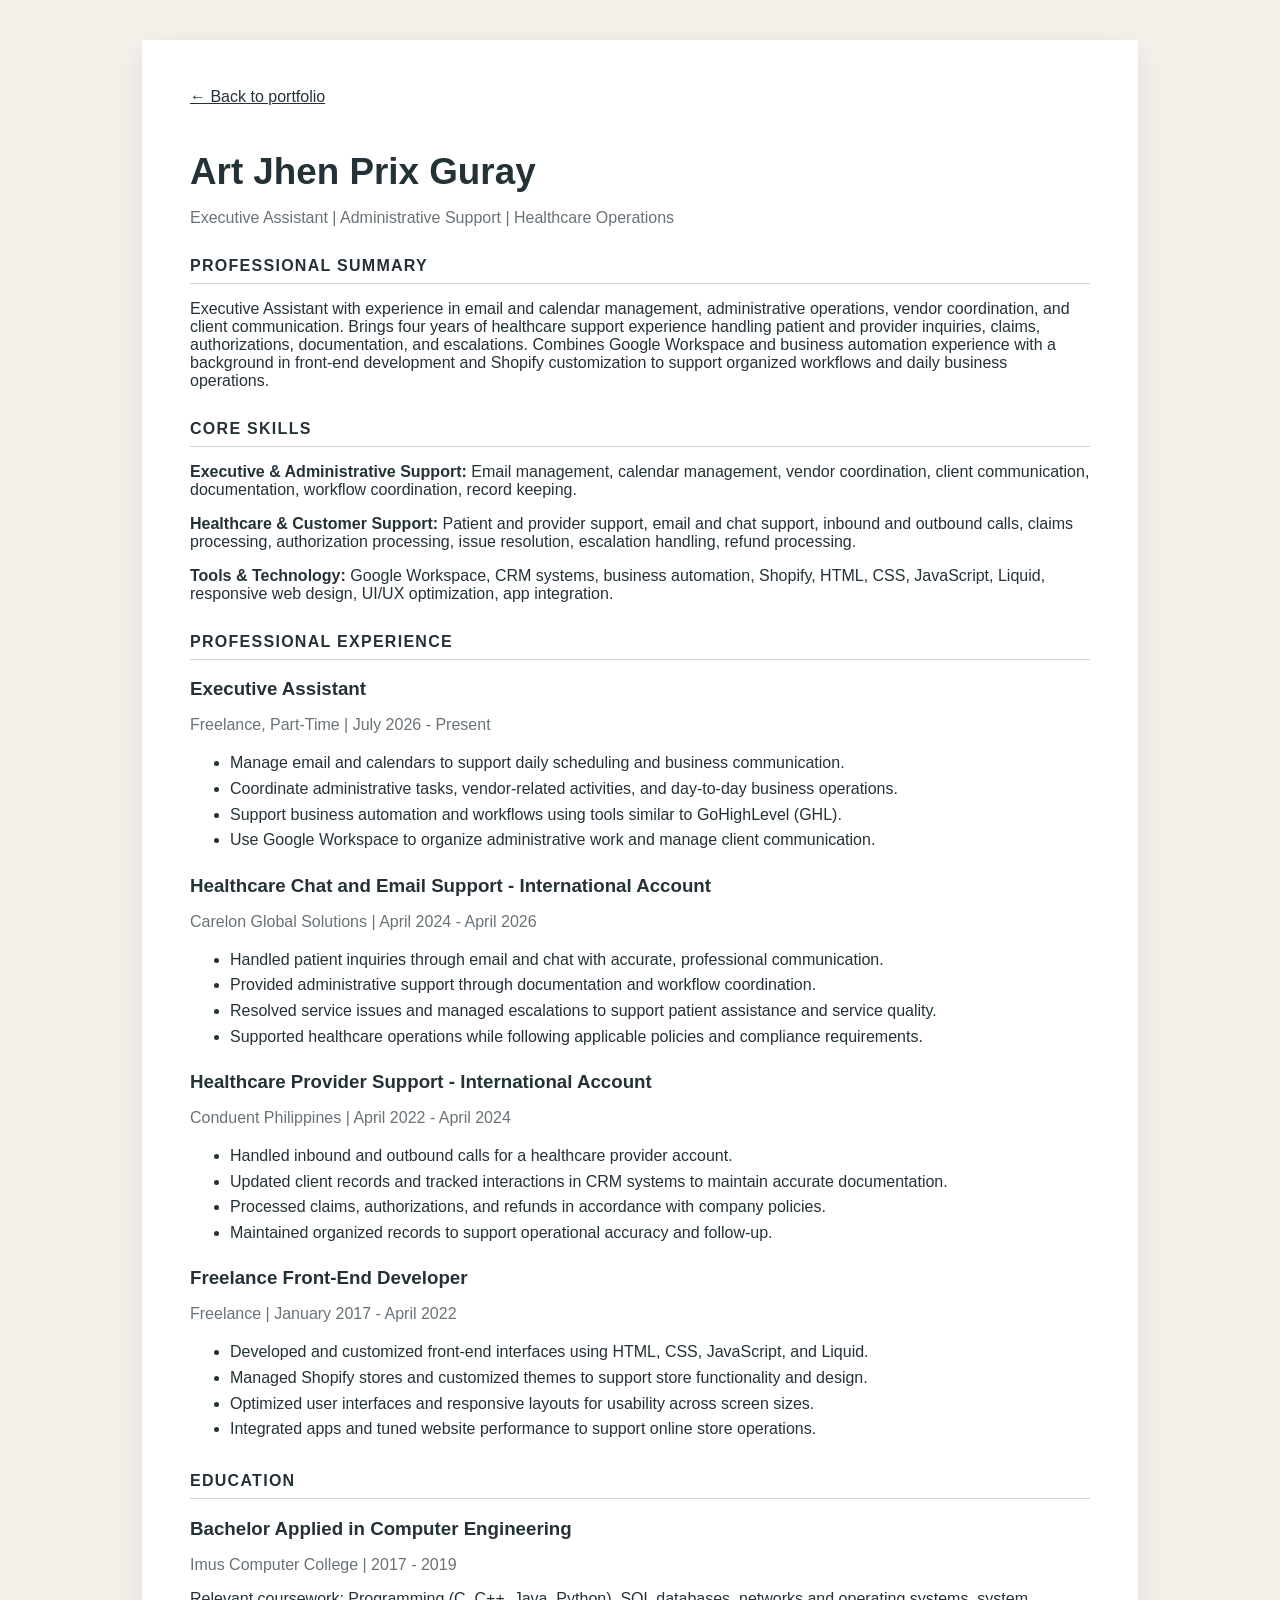
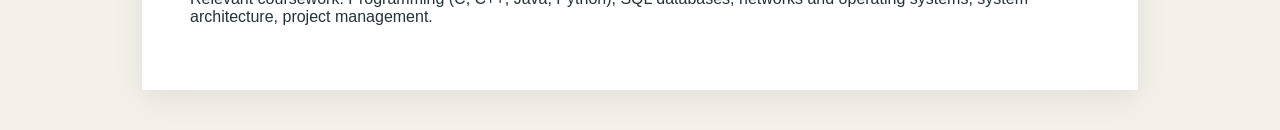
==== resume.html @ 3305b893 "Add resume page" ====
<!doctype html><html lang="en"><head><meta charset="utf-8"><meta name="viewport" content="width=device-width,initial-scale=1"><title>Resume | Art Jhen Prix Guray</title><style>body{font-family:Arial,sans-serif;margin:0;background:#f4f1ea;color:#243238}.wrap{max-width:900px;margin:40px auto;background:white;padding:48px;box-shadow:0 8px 30px rgba(0,0,0,.08)}h1{font-size:2.3rem;margin-bottom:4px}h2{border-bottom:1px solid #cfd4d1;padding-bottom:8px;margin-top:30px;font-size:1rem;letter-spacing:.08em;text-transform:uppercase}h3{margin-bottom:4px}.meta{color:#697277}.job{margin-bottom:22px}ul{line-height:1.6}.back{display:inline-block;margin-bottom:20px;color:#243238}@media(max-width:700px){.wrap{margin:0;padding:28px}}</style></head><body><main class="wrap"><a class="back" href="index.html">← Back to portfolio</a><h1>Art Jhen Prix Guray</h1><p class="meta">Executive Assistant | Administrative Support | Healthcare Operations</p><h2>Professional Summary</h2><p>Executive Assistant with experience in email and calendar management, administrative operations, vendor coordination, and client communication. Brings four years of healthcare support experience handling patient and provider inquiries, claims, authorizations, documentation, and escalations. Combines Google Workspace and business automation experience with a background in front-end development and Shopify customization to support organized workflows and daily business operations.</p><h2>Core Skills</h2><p><strong>Executive & Administrative Support:</strong> Email management, calendar management, vendor coordination, client communication, documentation, workflow coordination, record keeping.</p><p><strong>Healthcare & Customer Support:</strong> Patient and provider support, email and chat support, inbound and outbound calls, claims processing, authorization processing, issue resolution, escalation handling, refund processing.</p><p><strong>Tools & Technology:</strong> Google Workspace, CRM systems, business automation, Shopify, HTML, CSS, JavaScript, Liquid, responsive web design, UI/UX optimization, app integration.</p><h2>Professional Experience</h2><section class="job"><h3>Executive Assistant</h3><p class="meta">Freelance, Part-Time | July 2026 - Present</p><ul><li>Manage email and calendars to support daily scheduling and business communication.</li><li>Coordinate administrative tasks, vendor-related activities, and day-to-day business operations.</li><li>Support business automation and workflows using tools similar to GoHighLevel (GHL).</li><li>Use Google Workspace to organize administrative work and manage client communication.</li></ul></section><section class="job"><h3>Healthcare Chat and Email Support - International Account</h3><p class="meta">Carelon Global Solutions | April 2024 - April 2026</p><ul><li>Handled patient inquiries through email and chat with accurate, professional communication.</li><li>Provided administrative support through documentation and workflow coordination.</li><li>Resolved service issues and managed escalations to support patient assistance and service quality.</li><li>Supported healthcare operations while following applicable policies and compliance requirements.</li></ul></section><section class="job"><h3>Healthcare Provider Support - International Account</h3><p class="meta">Conduent Philippines | April 2022 - April 2024</p><ul><li>Handled inbound and outbound calls for a healthcare provider account.</li><li>Updated client records and tracked interactions in CRM systems to maintain accurate documentation.</li><li>Processed claims, authorizations, and refunds in accordance with company policies.</li><li>Maintained organized records to support operational accuracy and follow-up.</li></ul></section><section class="job"><h3>Freelance Front-End Developer</h3><p class="meta">Freelance | January 2017 - April 2022</p><ul><li>Developed and customized front-end interfaces using HTML, CSS, JavaScript, and Liquid.</li><li>Managed Shopify stores and customized themes to support store functionality and design.</li><li>Optimized user interfaces and responsive layouts for usability across screen sizes.</li><li>Integrated apps and tuned website performance to support online store operations.</li></ul></section><h2>Education</h2><h3>Bachelor Applied in Computer Engineering</h3><p class="meta">Imus Computer College | 2017 - 2019</p><p>Relevant coursework: Programming (C, C++, Java, Python), SQL databases, networks and operating systems, system architecture, project management.</p></main></body></html>
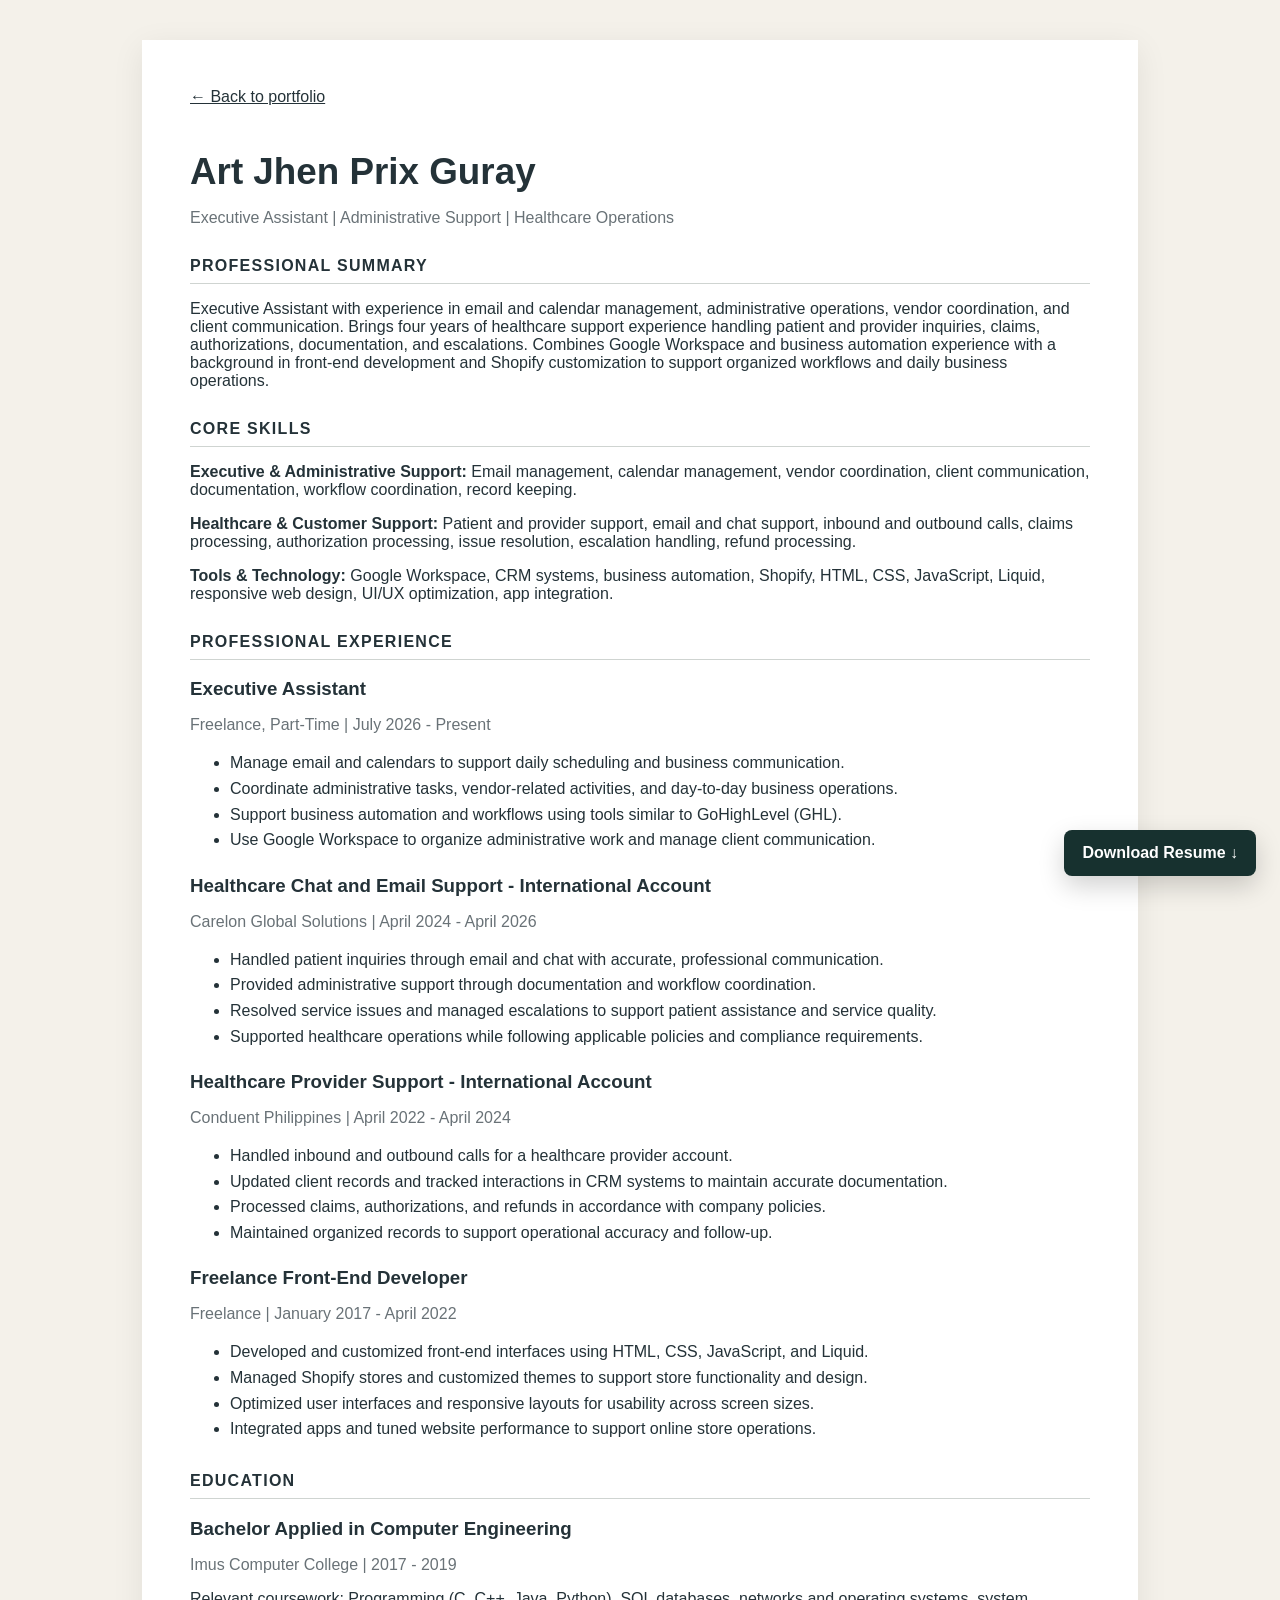
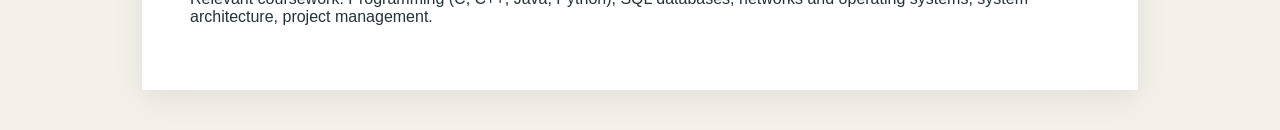
==== commit ce5d6196: "Add fixed resume download button" ====
--- a/resume.html
+++ b/resume.html
@@ -1 +1 @@
-<!doctype html><html lang="en"><head><meta charset="utf-8"><meta name="viewport" content="width=device-width,initial-scale=1"><title>Resume | Art Jhen Prix Guray</title><style>body{font-family:Arial,sans-serif;margin:0;background:#f4f1ea;color:#243238}.wrap{max-width:900px;margin:40px auto;background:white;padding:48px;box-shadow:0 8px 30px rgba(0,0,0,.08)}h1{font-size:2.3rem;margin-bottom:4px}h2{border-bottom:1px solid #cfd4d1;padding-bottom:8px;margin-top:30px;font-size:1rem;letter-spacing:.08em;text-transform:uppercase}h3{margin-bottom:4px}.meta{color:#697277}.job{margin-bottom:22px}ul{line-height:1.6}.back{display:inline-block;margin-bottom:20px;color:#243238}@media(max-width:700px){.wrap{margin:0;padding:28px}}</style></head><body><main class="wrap"><a class="back" href="index.html">← Back to portfolio</a><h1>Art Jhen Prix Guray</h1><p class="meta">Executive Assistant | Administrative Support | Healthcare Operations</p><h2>Professional Summary</h2><p>Executive Assistant with experience in email and calendar management, administrative operations, vendor coordination, and client communication. Brings four years of healthcare support experience handling patient and provider inquiries, claims, authorizations, documentation, and escalations. Combines Google Workspace and business automation experience with a background in front-end development and Shopify customization to support organized workflows and daily business operations.</p><h2>Core Skills</h2><p><strong>Executive & Administrative Support:</strong> Email management, calendar management, vendor coordination, client communication, documentation, workflow coordination, record keeping.</p><p><strong>Healthcare & Customer Support:</strong> Patient and provider support, email and chat support, inbound and outbound calls, claims processing, authorization processing, issue resolution, escalation handling, refund processing.</p><p><strong>Tools & Technology:</strong> Google Workspace, CRM systems, business automation, Shopify, HTML, CSS, JavaScript, Liquid, responsive web design, UI/UX optimization, app integration.</p><h2>Professional Experience</h2><section class="job"><h3>Executive Assistant</h3><p class="meta">Freelance, Part-Time | July 2026 - Present</p><ul><li>Manage email and calendars to support daily scheduling and business communication.</li><li>Coordinate administrative tasks, vendor-related activities, and day-to-day business operations.</li><li>Support business automation and workflows using tools similar to GoHighLevel (GHL).</li><li>Use Google Workspace to organize administrative work and manage client communication.</li></ul></section><section class="job"><h3>Healthcare Chat and Email Support - International Account</h3><p class="meta">Carelon Global Solutions | April 2024 - April 2026</p><ul><li>Handled patient inquiries through email and chat with accurate, professional communication.</li><li>Provided administrative support through documentation and workflow coordination.</li><li>Resolved service issues and managed escalations to support patient assistance and service quality.</li><li>Supported healthcare operations while following applicable policies and compliance requirements.</li></ul></section><section class="job"><h3>Healthcare Provider Support - International Account</h3><p class="meta">Conduent Philippines | April 2022 - April 2024</p><ul><li>Handled inbound and outbound calls for a healthcare provider account.</li><li>Updated client records and tracked interactions in CRM systems to maintain accurate documentation.</li><li>Processed claims, authorizations, and refunds in accordance with company policies.</li><li>Maintained organized records to support operational accuracy and follow-up.</li></ul></section><section class="job"><h3>Freelance Front-End Developer</h3><p class="meta">Freelance | January 2017 - April 2022</p><ul><li>Developed and customized front-end interfaces using HTML, CSS, JavaScript, and Liquid.</li><li>Managed Shopify stores and customized themes to support store functionality and design.</li><li>Optimized user interfaces and responsive layouts for usability across screen sizes.</li><li>Integrated apps and tuned website performance to support online store operations.</li></ul></section><h2>Education</h2><h3>Bachelor Applied in Computer Engineering</h3><p class="meta">Imus Computer College | 2017 - 2019</p><p>Relevant coursework: Programming (C, C++, Java, Python), SQL databases, networks and operating systems, system architecture, project management.</p></main></body></html>+<!doctype html><html lang="en"><head><meta charset="utf-8"><meta name="viewport" content="width=device-width,initial-scale=1"><title>Resume | Art Jhen Prix Guray</title><link rel="icon" type="image/svg+xml" href="favicon.svg"><style>body{font-family:Arial,sans-serif;margin:0;background:#f4f1ea;color:#243238}.wrap{max-width:900px;margin:40px auto;background:white;padding:48px;box-shadow:0 8px 30px rgba(0,0,0,.08)}h1{font-size:2.3rem;margin-bottom:4px}h2{border-bottom:1px solid #cfd4d1;padding-bottom:8px;margin-top:30px;font-size:1rem;letter-spacing:.08em;text-transform:uppercase}h3{margin-bottom:4px}.meta{color:#697277}.job{margin-bottom:22px}ul{line-height:1.6}.back{display:inline-block;margin-bottom:20px;color:#243238}.download-resume{position:fixed;right:24px;bottom:24px;z-index:50;display:inline-flex;align-items:center;gap:9px;background:#17312f;color:#fff;text-decoration:none;font-weight:700;padding:14px 18px;border-radius:8px;box-shadow:0 10px 26px rgba(0,0,0,.18);transition:transform .15s ease,box-shadow .15s ease}.download-resume:hover{transform:translateY(-2px);box-shadow:0 13px 30px rgba(0,0,0,.22)}@media(max-width:700px){.wrap{margin:0;padding:28px}.download-resume{right:14px;bottom:14px;padding:12px 15px;font-size:.92rem}}</style></head><body><a class="download-resume" href="Art-Jhen-Prix-Guray-Resume.pdf" download="Art-Jhen-Prix-Guray-Resume.pdf" aria-label="Download Art Jhen Prix Guray resume as PDF">Download Resume ↓</a><main class="wrap"><a class="back" href="index.html">← Back to portfolio</a><h1>Art Jhen Prix Guray</h1><p class="meta">Executive Assistant | Administrative Support | Healthcare Operations</p><h2>Professional Summary</h2><p>Executive Assistant with experience in email and calendar management, administrative operations, vendor coordination, and client communication. Brings four years of healthcare support experience handling patient and provider inquiries, claims, authorizations, documentation, and escalations. Combines Google Workspace and business automation experience with a background in front-end development and Shopify customization to support organized workflows and daily business operations.</p><h2>Core Skills</h2><p><strong>Executive & Administrative Support:</strong> Email management, calendar management, vendor coordination, client communication, documentation, workflow coordination, record keeping.</p><p><strong>Healthcare & Customer Support:</strong> Patient and provider support, email and chat support, inbound and outbound calls, claims processing, authorization processing, issue resolution, escalation handling, refund processing.</p><p><strong>Tools & Technology:</strong> Google Workspace, CRM systems, business automation, Shopify, HTML, CSS, JavaScript, Liquid, responsive web design, UI/UX optimization, app integration.</p><h2>Professional Experience</h2><section class="job"><h3>Executive Assistant</h3><p class="meta">Freelance, Part-Time | July 2026 - Present</p><ul><li>Manage email and calendars to support daily scheduling and business communication.</li><li>Coordinate administrative tasks, vendor-related activities, and day-to-day business operations.</li><li>Support business automation and workflows using tools similar to GoHighLevel (GHL).</li><li>Use Google Workspace to organize administrative work and manage client communication.</li></ul></section><section class="job"><h3>Healthcare Chat and Email Support - International Account</h3><p class="meta">Carelon Global Solutions | April 2024 - April 2026</p><ul><li>Handled patient inquiries through email and chat with accurate, professional communication.</li><li>Provided administrative support through documentation and workflow coordination.</li><li>Resolved service issues and managed escalations to support patient assistance and service quality.</li><li>Supported healthcare operations while following applicable policies and compliance requirements.</li></ul></section><section class="job"><h3>Healthcare Provider Support - International Account</h3><p class="meta">Conduent Philippines | April 2022 - April 2024</p><ul><li>Handled inbound and outbound calls for a healthcare provider account.</li><li>Updated client records and tracked interactions in CRM systems to maintain accurate documentation.</li><li>Processed claims, authorizations, and refunds in accordance with company policies.</li><li>Maintained organized records to support operational accuracy and follow-up.</li></ul></section><section class="job"><h3>Freelance Front-End Developer</h3><p class="meta">Freelance | January 2017 - April 2022</p><ul><li>Developed and customized front-end interfaces using HTML, CSS, JavaScript, and Liquid.</li><li>Managed Shopify stores and customized themes to support store functionality and design.</li><li>Optimized user interfaces and responsive layouts for usability across screen sizes.</li><li>Integrated apps and tuned website performance to support online store operations.</li></ul></section><h2>Education</h2><h3>Bachelor Applied in Computer Engineering</h3><p class="meta">Imus Computer College | 2017 - 2019</p><p>Relevant coursework: Programming (C, C++, Java, Python), SQL databases, networks and operating systems, system architecture, project management.</p></main></body></html>
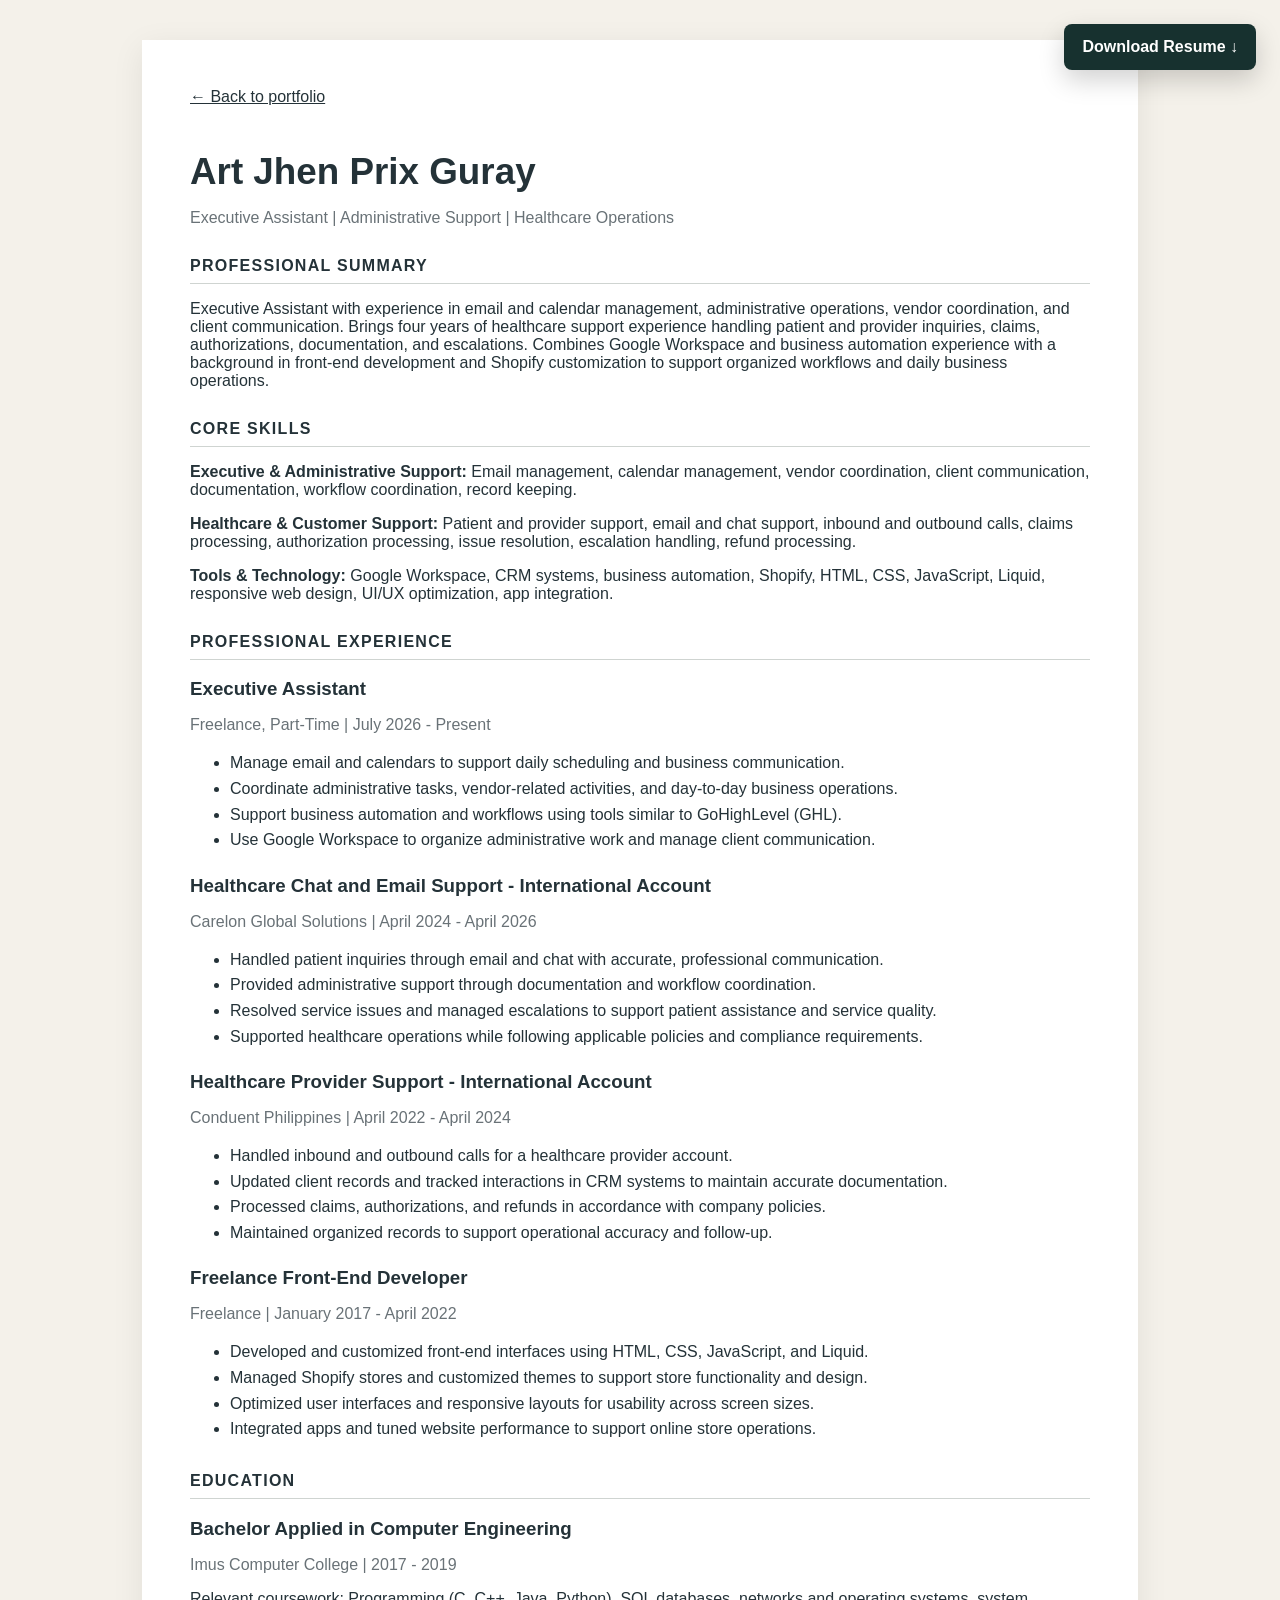
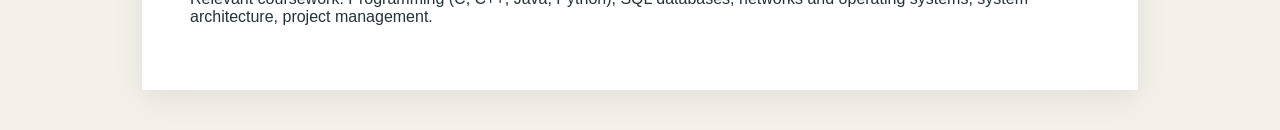
==== commit ca172fe4: "Move fixed resume download button to top right" ====
--- a/resume.html
+++ b/resume.html
@@ -1 +1 @@
-<!doctype html><html lang="en"><head><meta charset="utf-8"><meta name="viewport" content="width=device-width,initial-scale=1"><title>Resume | Art Jhen Prix Guray</title><link rel="icon" type="image/svg+xml" href="favicon.svg"><style>body{font-family:Arial,sans-serif;margin:0;background:#f4f1ea;color:#243238}.wrap{max-width:900px;margin:40px auto;background:white;padding:48px;box-shadow:0 8px 30px rgba(0,0,0,.08)}h1{font-size:2.3rem;margin-bottom:4px}h2{border-bottom:1px solid #cfd4d1;padding-bottom:8px;margin-top:30px;font-size:1rem;letter-spacing:.08em;text-transform:uppercase}h3{margin-bottom:4px}.meta{color:#697277}.job{margin-bottom:22px}ul{line-height:1.6}.back{display:inline-block;margin-bottom:20px;color:#243238}.download-resume{position:fixed;right:24px;bottom:24px;z-index:50;display:inline-flex;align-items:center;gap:9px;background:#17312f;color:#fff;text-decoration:none;font-weight:700;padding:14px 18px;border-radius:8px;box-shadow:0 10px 26px rgba(0,0,0,.18);transition:transform .15s ease,box-shadow .15s ease}.download-resume:hover{transform:translateY(-2px);box-shadow:0 13px 30px rgba(0,0,0,.22)}@media(max-width:700px){.wrap{margin:0;padding:28px}.download-resume{right:14px;bottom:14px;padding:12px 15px;font-size:.92rem}}</style></head><body><a class="download-resume" href="Art-Jhen-Prix-Guray-Resume.pdf" download="Art-Jhen-Prix-Guray-Resume.pdf" aria-label="Download Art Jhen Prix Guray resume as PDF">Download Resume ↓</a><main class="wrap"><a class="back" href="index.html">← Back to portfolio</a><h1>Art Jhen Prix Guray</h1><p class="meta">Executive Assistant | Administrative Support | Healthcare Operations</p><h2>Professional Summary</h2><p>Executive Assistant with experience in email and calendar management, administrative operations, vendor coordination, and client communication. Brings four years of healthcare support experience handling patient and provider inquiries, claims, authorizations, documentation, and escalations. Combines Google Workspace and business automation experience with a background in front-end development and Shopify customization to support organized workflows and daily business operations.</p><h2>Core Skills</h2><p><strong>Executive & Administrative Support:</strong> Email management, calendar management, vendor coordination, client communication, documentation, workflow coordination, record keeping.</p><p><strong>Healthcare & Customer Support:</strong> Patient and provider support, email and chat support, inbound and outbound calls, claims processing, authorization processing, issue resolution, escalation handling, refund processing.</p><p><strong>Tools & Technology:</strong> Google Workspace, CRM systems, business automation, Shopify, HTML, CSS, JavaScript, Liquid, responsive web design, UI/UX optimization, app integration.</p><h2>Professional Experience</h2><section class="job"><h3>Executive Assistant</h3><p class="meta">Freelance, Part-Time | July 2026 - Present</p><ul><li>Manage email and calendars to support daily scheduling and business communication.</li><li>Coordinate administrative tasks, vendor-related activities, and day-to-day business operations.</li><li>Support business automation and workflows using tools similar to GoHighLevel (GHL).</li><li>Use Google Workspace to organize administrative work and manage client communication.</li></ul></section><section class="job"><h3>Healthcare Chat and Email Support - International Account</h3><p class="meta">Carelon Global Solutions | April 2024 - April 2026</p><ul><li>Handled patient inquiries through email and chat with accurate, professional communication.</li><li>Provided administrative support through documentation and workflow coordination.</li><li>Resolved service issues and managed escalations to support patient assistance and service quality.</li><li>Supported healthcare operations while following applicable policies and compliance requirements.</li></ul></section><section class="job"><h3>Healthcare Provider Support - International Account</h3><p class="meta">Conduent Philippines | April 2022 - April 2024</p><ul><li>Handled inbound and outbound calls for a healthcare provider account.</li><li>Updated client records and tracked interactions in CRM systems to maintain accurate documentation.</li><li>Processed claims, authorizations, and refunds in accordance with company policies.</li><li>Maintained organized records to support operational accuracy and follow-up.</li></ul></section><section class="job"><h3>Freelance Front-End Developer</h3><p class="meta">Freelance | January 2017 - April 2022</p><ul><li>Developed and customized front-end interfaces using HTML, CSS, JavaScript, and Liquid.</li><li>Managed Shopify stores and customized themes to support store functionality and design.</li><li>Optimized user interfaces and responsive layouts for usability across screen sizes.</li><li>Integrated apps and tuned website performance to support online store operations.</li></ul></section><h2>Education</h2><h3>Bachelor Applied in Computer Engineering</h3><p class="meta">Imus Computer College | 2017 - 2019</p><p>Relevant coursework: Programming (C, C++, Java, Python), SQL databases, networks and operating systems, system architecture, project management.</p></main></body></html>+<!doctype html><html lang="en"><head><meta charset="utf-8"><meta name="viewport" content="width=device-width,initial-scale=1"><title>Resume | Art Jhen Prix Guray</title><link rel="icon" type="image/svg+xml" href="favicon.svg"><style>body{font-family:Arial,sans-serif;margin:0;background:#f4f1ea;color:#243238}.wrap{max-width:900px;margin:40px auto;background:white;padding:48px;box-shadow:0 8px 30px rgba(0,0,0,.08)}h1{font-size:2.3rem;margin-bottom:4px}h2{border-bottom:1px solid #cfd4d1;padding-bottom:8px;margin-top:30px;font-size:1rem;letter-spacing:.08em;text-transform:uppercase}h3{margin-bottom:4px}.meta{color:#697277}.job{margin-bottom:22px}ul{line-height:1.6}.back{display:inline-block;margin-bottom:20px;color:#243238}.download-resume{position:fixed;right:24px;top:24px;z-index:50;display:inline-flex;align-items:center;gap:9px;background:#17312f;color:#fff;text-decoration:none;font-weight:700;padding:14px 18px;border-radius:8px;box-shadow:0 10px 26px rgba(0,0,0,.18);transition:transform .15s ease,box-shadow .15s ease}.download-resume:hover{transform:translateY(-2px);box-shadow:0 13px 30px rgba(0,0,0,.22)}@media(max-width:700px){.wrap{margin:0;padding:28px}.download-resume{right:14px;top:14px;padding:12px 15px;font-size:.92rem}}</style></head><body><a class="download-resume" href="Art-Jhen-Prix-Guray-Resume.pdf" download="Art-Jhen-Prix-Guray-Resume.pdf" aria-label="Download Art Jhen Prix Guray resume as PDF">Download Resume ↓</a><main class="wrap"><a class="back" href="index.html">← Back to portfolio</a><h1>Art Jhen Prix Guray</h1><p class="meta">Executive Assistant | Administrative Support | Healthcare Operations</p><h2>Professional Summary</h2><p>Executive Assistant with experience in email and calendar management, administrative operations, vendor coordination, and client communication. Brings four years of healthcare support experience handling patient and provider inquiries, claims, authorizations, documentation, and escalations. Combines Google Workspace and business automation experience with a background in front-end development and Shopify customization to support organized workflows and daily business operations.</p><h2>Core Skills</h2><p><strong>Executive & Administrative Support:</strong> Email management, calendar management, vendor coordination, client communication, documentation, workflow coordination, record keeping.</p><p><strong>Healthcare & Customer Support:</strong> Patient and provider support, email and chat support, inbound and outbound calls, claims processing, authorization processing, issue resolution, escalation handling, refund processing.</p><p><strong>Tools & Technology:</strong> Google Workspace, CRM systems, business automation, Shopify, HTML, CSS, JavaScript, Liquid, responsive web design, UI/UX optimization, app integration.</p><h2>Professional Experience</h2><section class="job"><h3>Executive Assistant</h3><p class="meta">Freelance, Part-Time | July 2026 - Present</p><ul><li>Manage email and calendars to support daily scheduling and business communication.</li><li>Coordinate administrative tasks, vendor-related activities, and day-to-day business operations.</li><li>Support business automation and workflows using tools similar to GoHighLevel (GHL).</li><li>Use Google Workspace to organize administrative work and manage client communication.</li></ul></section><section class="job"><h3>Healthcare Chat and Email Support - International Account</h3><p class="meta">Carelon Global Solutions | April 2024 - April 2026</p><ul><li>Handled patient inquiries through email and chat with accurate, professional communication.</li><li>Provided administrative support through documentation and workflow coordination.</li><li>Resolved service issues and managed escalations to support patient assistance and service quality.</li><li>Supported healthcare operations while following applicable policies and compliance requirements.</li></ul></section><section class="job"><h3>Healthcare Provider Support - International Account</h3><p class="meta">Conduent Philippines | April 2022 - April 2024</p><ul><li>Handled inbound and outbound calls for a healthcare provider account.</li><li>Updated client records and tracked interactions in CRM systems to maintain accurate documentation.</li><li>Processed claims, authorizations, and refunds in accordance with company policies.</li><li>Maintained organized records to support operational accuracy and follow-up.</li></ul></section><section class="job"><h3>Freelance Front-End Developer</h3><p class="meta">Freelance | January 2017 - April 2022</p><ul><li>Developed and customized front-end interfaces using HTML, CSS, JavaScript, and Liquid.</li><li>Managed Shopify stores and customized themes to support store functionality and design.</li><li>Optimized user interfaces and responsive layouts for usability across screen sizes.</li><li>Integrated apps and tuned website performance to support online store operations.</li></ul></section><h2>Education</h2><h3>Bachelor Applied in Computer Engineering</h3><p class="meta">Imus Computer College | 2017 - 2019</p><p>Relevant coursework: Programming (C, C++, Java, Python), SQL databases, networks and operating systems, system architecture, project management.</p></main></body></html>
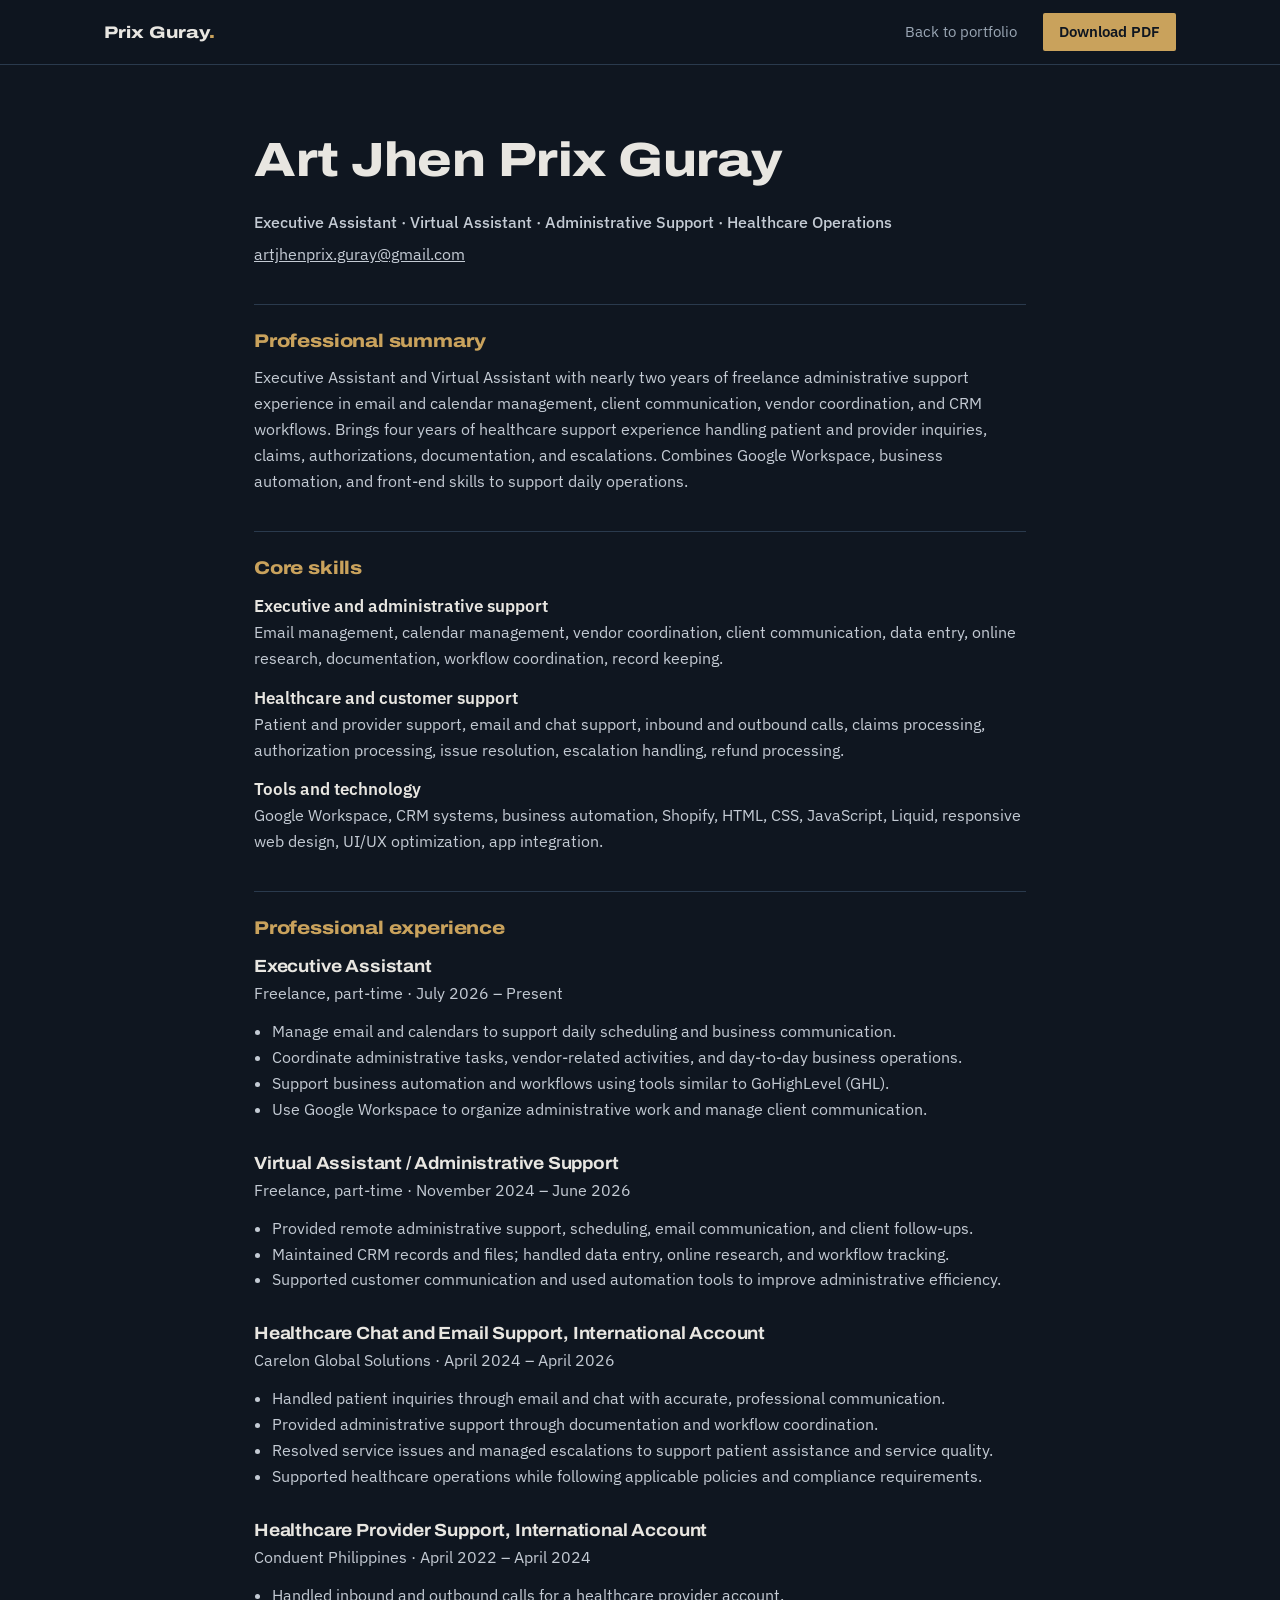
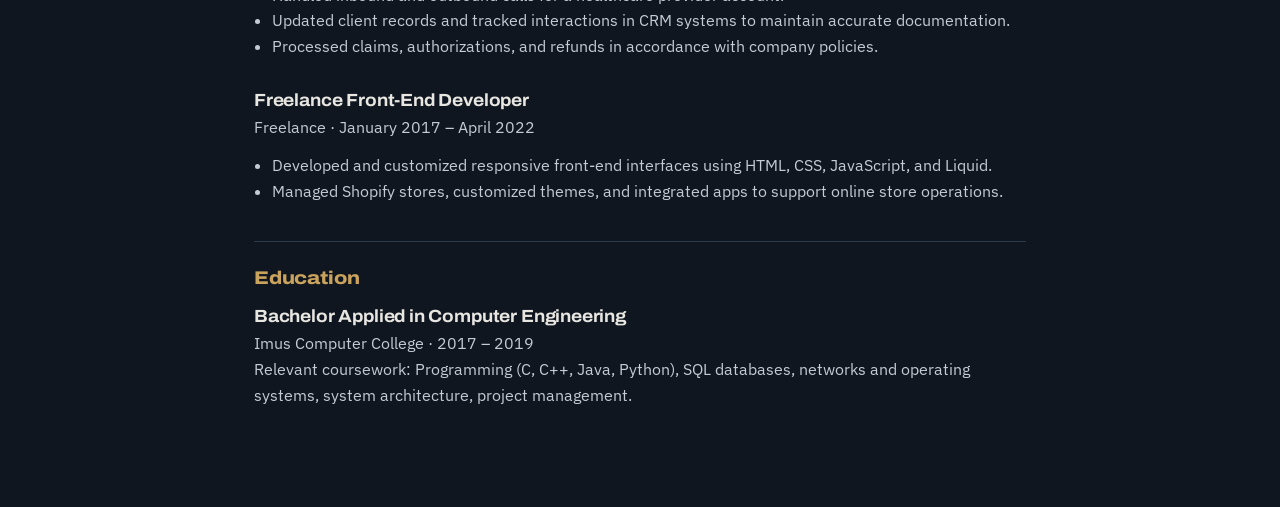
==== commit 53e54e1d: "This is the updated version created by cloude" ====
--- a/resume.html
+++ b/resume.html
@@ -1 +1,49 @@
-<!doctype html><html lang="en"><head><meta charset="utf-8"><meta name="viewport" content="width=device-width,initial-scale=1"><title>Resume | Art Jhen Prix Guray</title><link rel="icon" type="image/svg+xml" href="favicon.svg"><style>body{font-family:Arial,sans-serif;margin:0;background:#f4f1ea;color:#243238}.wrap{max-width:900px;margin:40px auto;background:white;padding:48px;box-shadow:0 8px 30px rgba(0,0,0,.08)}h1{font-size:2.3rem;margin-bottom:4px}h2{border-bottom:1px solid #cfd4d1;padding-bottom:8px;margin-top:30px;font-size:1rem;letter-spacing:.08em;text-transform:uppercase}h3{margin-bottom:4px}.meta{color:#697277}.job{margin-bottom:22px}ul{line-height:1.6}.back{display:inline-block;margin-bottom:20px;color:#243238}.download-resume{position:fixed;right:24px;top:24px;z-index:50;display:inline-flex;align-items:center;gap:9px;background:#17312f;color:#fff;text-decoration:none;font-weight:700;padding:14px 18px;border-radius:8px;box-shadow:0 10px 26px rgba(0,0,0,.18);transition:transform .15s ease,box-shadow .15s ease}.download-resume:hover{transform:translateY(-2px);box-shadow:0 13px 30px rgba(0,0,0,.22)}@media(max-width:700px){.wrap{margin:0;padding:28px}.download-resume{right:14px;top:14px;padding:12px 15px;font-size:.92rem}}</style></head><body><a class="download-resume" href="Art-Jhen-Prix-Guray-Resume.pdf" download="Art-Jhen-Prix-Guray-Resume.pdf" aria-label="Download Art Jhen Prix Guray resume as PDF">Download Resume ↓</a><main class="wrap"><a class="back" href="index.html">← Back to portfolio</a><h1>Art Jhen Prix Guray</h1><p class="meta">Executive Assistant | Administrative Support | Healthcare Operations</p><h2>Professional Summary</h2><p>Executive Assistant with experience in email and calendar management, administrative operations, vendor coordination, and client communication. Brings four years of healthcare support experience handling patient and provider inquiries, claims, authorizations, documentation, and escalations. Combines Google Workspace and business automation experience with a background in front-end development and Shopify customization to support organized workflows and daily business operations.</p><h2>Core Skills</h2><p><strong>Executive & Administrative Support:</strong> Email management, calendar management, vendor coordination, client communication, documentation, workflow coordination, record keeping.</p><p><strong>Healthcare & Customer Support:</strong> Patient and provider support, email and chat support, inbound and outbound calls, claims processing, authorization processing, issue resolution, escalation handling, refund processing.</p><p><strong>Tools & Technology:</strong> Google Workspace, CRM systems, business automation, Shopify, HTML, CSS, JavaScript, Liquid, responsive web design, UI/UX optimization, app integration.</p><h2>Professional Experience</h2><section class="job"><h3>Executive Assistant</h3><p class="meta">Freelance, Part-Time | July 2026 - Present</p><ul><li>Manage email and calendars to support daily scheduling and business communication.</li><li>Coordinate administrative tasks, vendor-related activities, and day-to-day business operations.</li><li>Support business automation and workflows using tools similar to GoHighLevel (GHL).</li><li>Use Google Workspace to organize administrative work and manage client communication.</li></ul></section><section class="job"><h3>Healthcare Chat and Email Support - International Account</h3><p class="meta">Carelon Global Solutions | April 2024 - April 2026</p><ul><li>Handled patient inquiries through email and chat with accurate, professional communication.</li><li>Provided administrative support through documentation and workflow coordination.</li><li>Resolved service issues and managed escalations to support patient assistance and service quality.</li><li>Supported healthcare operations while following applicable policies and compliance requirements.</li></ul></section><section class="job"><h3>Healthcare Provider Support - International Account</h3><p class="meta">Conduent Philippines | April 2022 - April 2024</p><ul><li>Handled inbound and outbound calls for a healthcare provider account.</li><li>Updated client records and tracked interactions in CRM systems to maintain accurate documentation.</li><li>Processed claims, authorizations, and refunds in accordance with company policies.</li><li>Maintained organized records to support operational accuracy and follow-up.</li></ul></section><section class="job"><h3>Freelance Front-End Developer</h3><p class="meta">Freelance | January 2017 - April 2022</p><ul><li>Developed and customized front-end interfaces using HTML, CSS, JavaScript, and Liquid.</li><li>Managed Shopify stores and customized themes to support store functionality and design.</li><li>Optimized user interfaces and responsive layouts for usability across screen sizes.</li><li>Integrated apps and tuned website performance to support online store operations.</li></ul></section><h2>Education</h2><h3>Bachelor Applied in Computer Engineering</h3><p class="meta">Imus Computer College | 2017 - 2019</p><p>Relevant coursework: Programming (C, C++, Java, Python), SQL databases, networks and operating systems, system architecture, project management.</p></main></body></html>+<!DOCTYPE html>
+<html lang="en">
+<head>
+<meta charset="utf-8">
+<meta name="viewport" content="width=device-width, initial-scale=1">
+<title>Résumé | Art Jhen Prix Guray</title>
+<meta name="description" content="Résumé of Art Jhen Prix Guray, Executive Assistant, Virtual Assistant, and Healthcare Operations support.">
+<meta name="theme-color" content="#0f1620">
+<link rel="icon" type="image/svg+xml" href="favicon.svg">
+<link rel="preconnect" href="https://fonts.googleapis.com">
+<link rel="preconnect" href="https://fonts.gstatic.com" crossorigin>
+<link href="https://fonts.googleapis.com/css2?family=Archivo:wdth,wght@62..125,500..900&family=IBM+Plex+Sans:wght@400;500;600&display=swap" rel="stylesheet">
+<link rel="stylesheet" href="styles.css">
+<link rel="stylesheet" href="motion.css">
+</head>
+<body>
+<header class="noprint"><div class="wrap">
+  <a class="brand" href="index.html">Prix Guray<span>.</span></a>
+  <nav aria-label="Primary"><a href="index.html">Back to portfolio</a><a class="pill" href="Art-Jhen-Prix-Guray-Resume.pdf" download>Download PDF</a></nav>
+</div></header>
+
+<main class="rwrap">
+  <h1>Art Jhen Prix Guray</h1>
+  <p class="roles">Executive Assistant · Virtual Assistant · Administrative Support · Healthcare Operations</p>
+  <p><a href="mailto:artjhenprix.guray@gmail.com">artjhenprix.guray@gmail.com</a></p>
+
+  <section><h2>Professional summary</h2>
+  <p>Executive Assistant and Virtual Assistant with nearly two years of freelance administrative support experience in email and calendar management, client communication, vendor coordination, and CRM workflows. Brings four years of healthcare support experience handling patient and provider inquiries, claims, authorizations, documentation, and escalations. Combines Google Workspace, business automation, and front-end skills to support daily operations.</p></section>
+
+  <section><h2>Core skills</h2><dl>
+    <dt>Executive and administrative support</dt><dd>Email management, calendar management, vendor coordination, client communication, data entry, online research, documentation, workflow coordination, record keeping.</dd>
+    <dt>Healthcare and customer support</dt><dd>Patient and provider support, email and chat support, inbound and outbound calls, claims processing, authorization processing, issue resolution, escalation handling, refund processing.</dd>
+    <dt>Tools and technology</dt><dd>Google Workspace, CRM systems, business automation, Shopify, HTML, CSS, JavaScript, Liquid, responsive web design, UI/UX optimization, app integration.</dd>
+  </dl></section>
+
+  <section><h2>Professional experience</h2>
+    <div class="entry"><h3>Executive Assistant</h3><p class="mute">Freelance, part-time · July 2026 – Present</p><ul><li>Manage email and calendars to support daily scheduling and business communication.</li><li>Coordinate administrative tasks, vendor-related activities, and day-to-day business operations.</li><li>Support business automation and workflows using tools similar to GoHighLevel (GHL).</li><li>Use Google Workspace to organize administrative work and manage client communication.</li></ul></div>
+    <div class="entry"><h3>Virtual Assistant / Administrative Support</h3><p class="mute">Freelance, part-time · November 2024 – June 2026</p><ul><li>Provided remote administrative support, scheduling, email communication, and client follow-ups.</li><li>Maintained CRM records and files; handled data entry, online research, and workflow tracking.</li><li>Supported customer communication and used automation tools to improve administrative efficiency.</li></ul></div>
+    <div class="entry"><h3>Healthcare Chat and Email Support, International Account</h3><p class="mute">Carelon Global Solutions · April 2024 – April 2026</p><ul><li>Handled patient inquiries through email and chat with accurate, professional communication.</li><li>Provided administrative support through documentation and workflow coordination.</li><li>Resolved service issues and managed escalations to support patient assistance and service quality.</li><li>Supported healthcare operations while following applicable policies and compliance requirements.</li></ul></div>
+    <div class="entry"><h3>Healthcare Provider Support, International Account</h3><p class="mute">Conduent Philippines · April 2022 – April 2024</p><ul><li>Handled inbound and outbound calls for a healthcare provider account.</li><li>Updated client records and tracked interactions in CRM systems to maintain accurate documentation.</li><li>Processed claims, authorizations, and refunds in accordance with company policies.</li></ul></div>
+    <div class="entry"><h3>Freelance Front-End Developer</h3><p class="mute">Freelance · January 2017 – April 2022</p><ul><li>Developed and customized responsive front-end interfaces using HTML, CSS, JavaScript, and Liquid.</li><li>Managed Shopify stores, customized themes, and integrated apps to support online store operations.</li></ul></div>
+  </section>
+
+  <section><h2>Education</h2>
+    <div class="entry"><h3>Bachelor Applied in Computer Engineering</h3><p class="mute">Imus Computer College · 2017 – 2019</p><p>Relevant coursework: Programming (C, C++, Java, Python), SQL databases, networks and operating systems, system architecture, project management.</p></div>
+  </section>
+</main>
+</body>
+</html>
--- a/styles.css
+++ b/styles.css
@@ -0,0 +1,100 @@
+:root{--bg:#0f1620;--panel:#162130;--line:#2a3a4d;--text:#e8e6e1;--mute:#9aa6b4;--soft:#c4cbd4;--brass:#c9a25c;--display:"Archivo","Arial Black",Impact,sans-serif;--body:"IBM Plex Sans",system-ui,-apple-system,"Segoe UI",sans-serif;color-scheme:dark}
+*{box-sizing:border-box;margin:0}
+html{scroll-behavior:smooth;scroll-padding-top:72px}
+body{background:var(--bg);color:var(--text);font:400 17px/1.65 var(--body);-webkit-font-smoothing:antialiased}
+a{color:inherit}img{max-width:100%}
+:focus-visible{outline:2px solid var(--brass);outline-offset:3px}
+.wrap{max-width:1120px;margin:0 auto;padding:0 24px}
+h1,h2,h3{font-family:var(--display);font-stretch:116%;letter-spacing:-.01em}
+h2{font-size:clamp(1.6rem,3vw,2.2rem);font-weight:800;line-height:1.1}
+h3{font-size:1.05rem;font-weight:700;font-stretch:108%}
+.mute{color:var(--mute)}
+header{position:sticky;top:0;z-index:10;background:rgba(15,22,32,.92);backdrop-filter:blur(10px);border-bottom:1px solid var(--line)}
+header .wrap{display:flex;align-items:center;justify-content:space-between;height:64px;gap:16px}
+.brand{font:800 1.05rem var(--display);font-stretch:122%;text-decoration:none}
+.brand span{color:var(--brass)}
+nav{display:flex;align-items:center;gap:26px;font-size:.92rem}
+nav a{text-decoration:none;color:var(--mute);transition:color .2s}
+nav a:hover{color:var(--text)}
+nav .pill{color:var(--bg);background:var(--brass);padding:.45rem 1rem;border-radius:2px;font-weight:600}
+nav .pill:hover{color:var(--bg);background:#d8b472}
+.btn{display:inline-block;padding:.9rem 1.5rem;border-radius:2px;font-weight:600;text-decoration:none;border:1px solid var(--brass);color:var(--brass);transition:background .2s}
+.btn:hover{background:rgba(201,162,92,.12)}
+.btn.main{background:var(--brass);color:var(--bg)}.btn.main:hover{background:#d8b472}
+.cta{display:flex;flex-wrap:wrap;gap:14px}
+.hero{padding:96px 0;border-bottom:1px solid var(--line)}
+.hero .wrap{display:grid;grid-template-columns:1.3fr .7fr;gap:72px;align-items:center}
+.copy{border-left:3px solid var(--brass);padding-left:36px}
+.roles{color:var(--brass);font-weight:500;margin-bottom:20px}
+.hero h1{font-size:clamp(2.2rem,5vw,4.2rem);font-weight:800;line-height:1.05;text-wrap:balance}
+.lead{max-width:56ch;margin:26px 0 34px;color:var(--soft);font-size:1.08rem}
+.portrait{max-width:340px;justify-self:center;width:100%}
+.portrait img{display:block;width:100%;aspect-ratio:4/5;object-fit:cover;object-position:top;box-shadow:14px 14px 0 var(--brass)}
+.portrait p{margin-top:30px;font-size:.9rem;color:var(--mute)}
+section.block{padding:92px 0;border-bottom:1px solid var(--line)}
+.split{display:grid;grid-template-columns:300px 1fr;gap:56px}
+.split>div:first-child{align-self:start;position:sticky;top:96px}
+.split>*,.about>*,.contact .grid>*{min-width:0}
+.intro{color:var(--mute);margin-top:14px;font-size:.98rem;max-width:30ch}
+.services{display:grid;grid-template-columns:1fr 1fr;gap:0 44px}
+.services div{border-top:1px solid var(--line);padding:22px 0 30px}
+.services p{color:var(--mute);margin-top:6px;font-size:.98rem}
+.services .tags{color:var(--brass);font-size:.85rem;margin-top:10px}
+.tabs{display:flex;flex-wrap:wrap;border-bottom:1px solid var(--line)}
+.tab{background:none;border:0;border-bottom:2px solid transparent;margin-bottom:-1px;color:var(--mute);font:600 .95rem var(--body);padding:12px 20px 12px 0;margin-right:20px;cursor:pointer}
+.tab[aria-selected=true]{color:var(--brass);border-color:var(--brass)}
+.panel{padding:26px 0 4px}.panel[hidden]{display:none}
+.panel>p{color:var(--soft);max-width:60ch}
+.scroll{overflow-x:auto}
+table{width:100%;border-collapse:collapse;font-size:.93rem;margin-top:18px;min-width:520px}
+th{text-align:left;font-weight:600;color:var(--brass)}
+th,td{padding:11px 14px 11px 0;border-bottom:1px solid var(--line);vertical-align:top}
+td{color:var(--soft)}
+.cols3{display:grid;grid-template-columns:repeat(3,1fr);gap:28px;margin-top:20px}
+.cols3 h3{color:var(--brass);margin-bottom:6px}.cols3 p{color:var(--soft);font-size:.95rem}
+.note{color:var(--mute);font-size:.86rem;margin-top:16px}
+.about{display:grid;grid-template-columns:1fr 1fr;gap:56px;align-items:start}
+.about p{color:var(--soft);margin-top:16px;max-width:54ch}.about .btn{margin-top:26px}
+.gallery{display:grid;grid-template-columns:1fr 1fr;gap:18px}
+.gallery img{display:block;width:100%;aspect-ratio:3/4;object-fit:cover}
+.gallery figcaption{color:var(--mute);font-size:.85rem;margin-top:8px}
+.timeline{list-style:none;padding:0;border-left:1px solid var(--line);margin-left:5px}
+.timeline li{position:relative;padding:0 0 40px 34px}.timeline li:last-child{padding-bottom:0}
+.timeline li::before{content:"";position:absolute;left:-6px;top:8px;width:11px;height:11px;background:var(--bg);border:2px solid var(--brass)}
+.timeline li:first-child::before{background:var(--brass)}
+.when{color:var(--brass);font-weight:500;font-size:.9rem}
+.timeline h3{font-size:1.18rem;margin:2px 0}
+.org{color:var(--mute);font-size:.95rem}
+.timeline ul,.entry ul{margin:12px 0 0;padding-left:18px;color:var(--soft);font-size:.98rem}
+.tools{margin-top:48px;border-top:1px solid var(--line);padding-top:22px}
+.tools p{color:var(--soft);font-size:.96rem;margin-top:6px}
+iframe{width:100%;height:640px;border:1px solid var(--line);background:#fff}
+.points{color:var(--brass);font-size:.92rem;margin:20px 0 26px}
+.contact{padding:96px 0}
+.contact .grid{display:grid;grid-template-columns:1.2fr .8fr;gap:56px;align-items:end}
+.contact h2{font-size:clamp(1.9rem,4.2vw,3.2rem);text-wrap:balance}
+.contact p{color:var(--soft);max-width:52ch;margin-top:20px}
+.links{display:grid;gap:12px}
+.links .btn{text-align:center}
+.links small{color:var(--mute);font-size:.9rem}
+footer{border-top:1px solid var(--line);padding:26px 0;color:var(--mute);font-size:.88rem}
+footer .wrap{display:flex;flex-wrap:wrap;gap:12px 28px;align-items:center}
+footer .brand{color:var(--text)}
+.rwrap{max-width:820px;margin:0 auto;padding:56px 24px 72px}
+.rwrap h1{font-size:clamp(2rem,5vw,3rem);font-weight:800}
+.rwrap .roles{margin:10px 0 6px}
+.rwrap section{border-top:1px solid var(--line);margin-top:36px;padding-top:26px}
+.rwrap h2{font-size:1.15rem;color:var(--brass);margin-bottom:14px}
+.rwrap p,.rwrap dd{color:var(--soft);font-size:.98rem}
+.rwrap dt{font-weight:600;margin-top:12px}
+.entry{margin-bottom:26px}.entry h3{font-size:1.1rem}
+@media(max-width:860px){
+.split,.about,.hero .wrap,.contact .grid{grid-template-columns:1fr;gap:36px}
+.split>div:first-child{position:static}
+.services{grid-template-columns:1fr}.cols3{grid-template-columns:1fr}
+.hero{padding:64px 0}.copy{padding-left:20px}
+section.block{padding:64px 0}iframe{height:560px}
+.portrait{justify-self:start;max-width:300px}}
+@media(max-width:640px){nav a:not(.pill){display:none}}
+@media(prefers-reduced-motion:reduce){html{scroll-behavior:auto}}
+@media print{body{background:#fff;color:#111}header,.noprint{display:none}.rwrap p,.rwrap dd,.entry ul{color:#222}.rwrap h2{color:#7a5a1e}.rwrap section{border-color:#ccc}}
--- a/motion.css
+++ b/motion.css
@@ -0,0 +1,17 @@
+/* Hover and transition polish layered on styles.css */
+.btn, nav .pill, .tab {
+  transition: color .2s ease, background-color .2s ease, border-color .2s ease, box-shadow .24s ease, transform .24s ease;
+}
+.services > div { transition: background-color .24s ease, box-shadow .24s ease; }
+.portrait img, .gallery img { transition: filter .3s ease; }
+@media (hover: hover) and (pointer: fine) {
+  .btn:hover, nav .pill:hover { transform: translateY(-2px); }
+  .btn.main:hover { box-shadow: 0 6px 16px rgba(0,0,0,.35); }
+  .services > div:hover { background: var(--panel); box-shadow: inset 0 2px 0 var(--brass); }
+  .tab[aria-selected="false"]:hover { color: var(--text); }
+  .portrait img:hover, .gallery img:hover { filter: brightness(1.06); }
+}
+@media (prefers-reduced-motion: reduce) {
+  .btn, nav .pill, .tab, .services > div, .portrait img, .gallery img { transition: none; }
+  .btn:hover, nav .pill:hover { transform: none; }
+}
